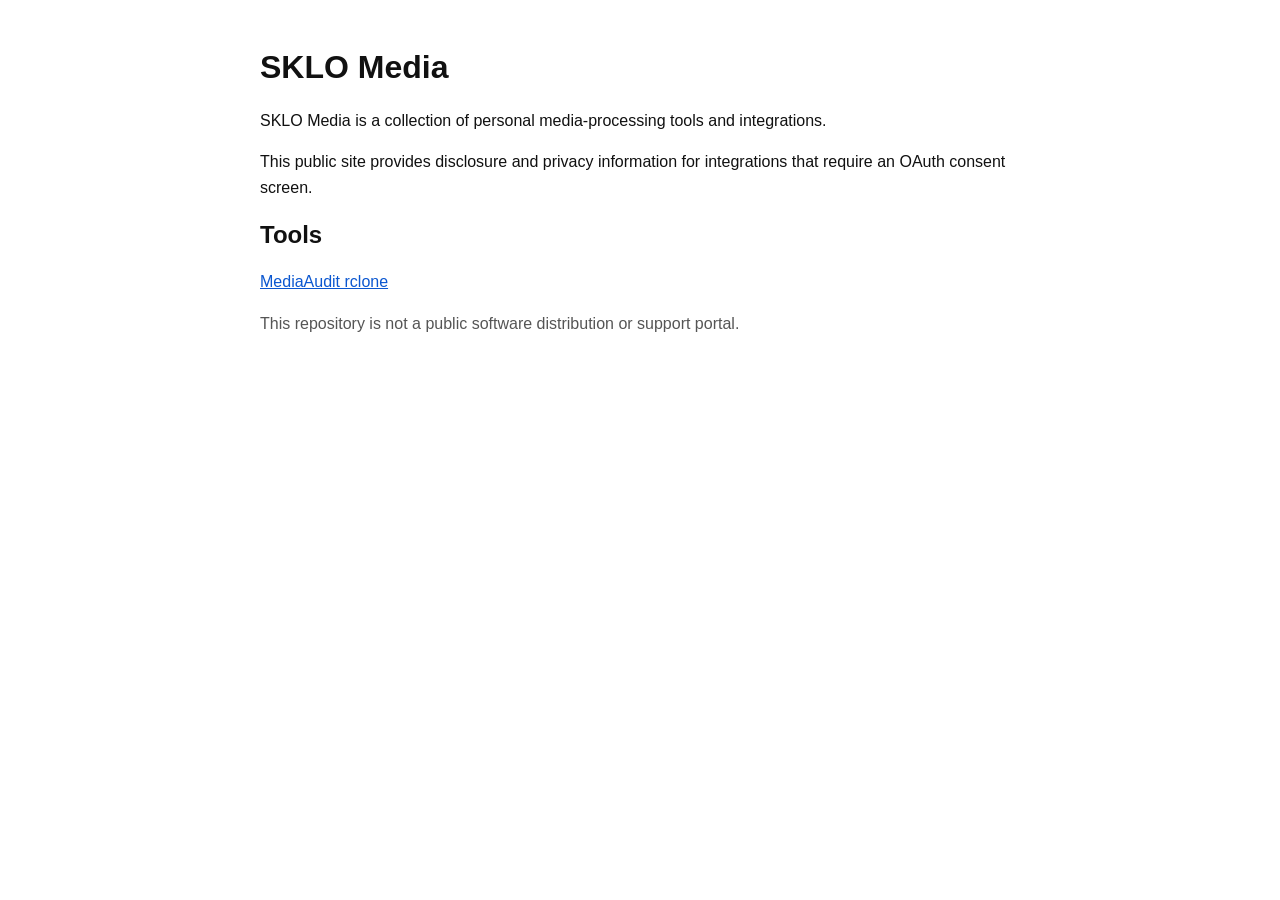
==== index.html @ 58e9b749 "Add SKLO Media public disclosure page" ====
<!doctype html>
<html lang="en">
<head>
  <meta charset="utf-8">
  <meta name="viewport" content="width=device-width, initial-scale=1">
  <title>SKLO Media</title>
  <meta name="description" content="Public information pages for SKLO Media tools and integrations.">
  <style>
    body{font-family:-apple-system,BlinkMacSystemFont,"Segoe UI",sans-serif;max-width:760px;margin:48px auto;padding:0 20px;line-height:1.6;color:#111}
    h1,h2{line-height:1.2} a{color:#0b57d0} .note{color:#555}
  </style>
</head>
<body>
  <h1>SKLO Media</h1>
  <p>SKLO Media is a collection of personal media-processing tools and integrations.</p>
  <p>This public site provides disclosure and privacy information for integrations that require an OAuth consent screen.</p>
  <h2>Tools</h2>
  <p><a href="./mediaaudit/">MediaAudit rclone</a></p>
  <p class="note">This repository is not a public software distribution or support portal.</p>
</body>
</html>
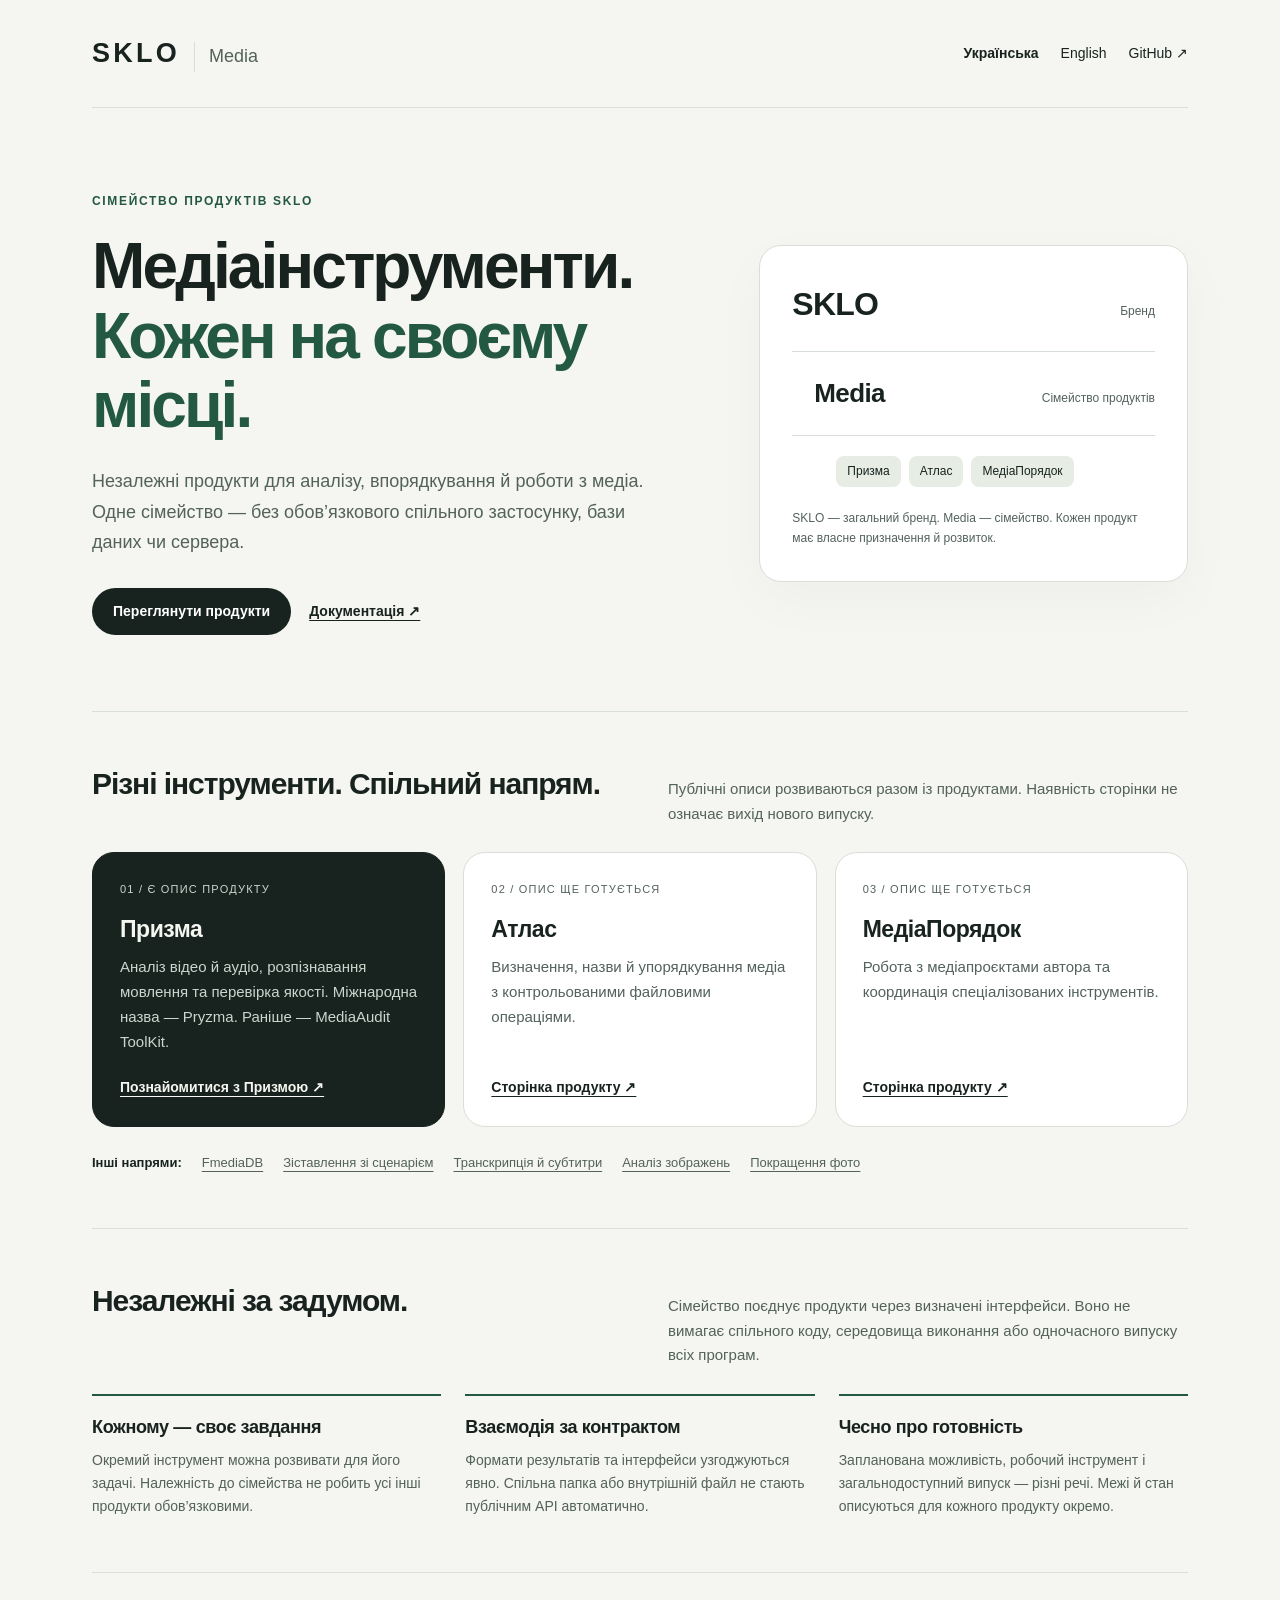
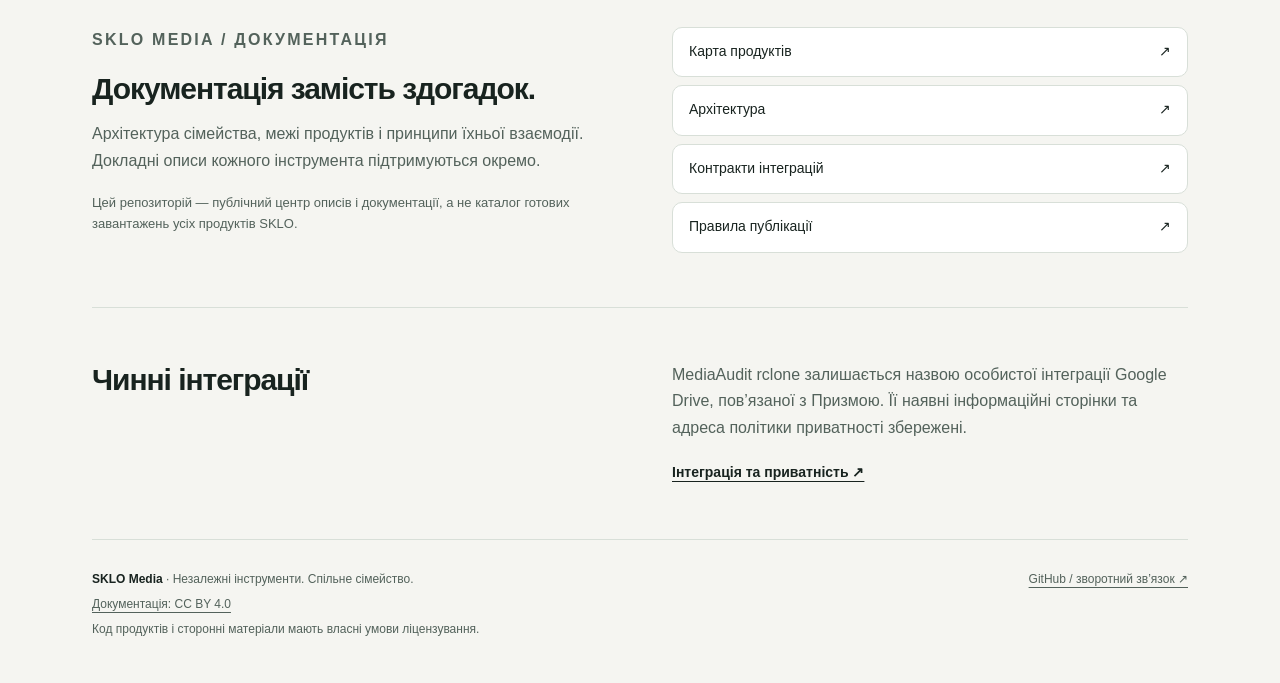
==== commit ecf8fd27: "site: present SKLO Media as a bilingual product family Refresh the family landing page and repositor" ====
--- a/index.html
+++ b/index.html
@@ -1,21 +1,11 @@
 <!doctype html>
-<html lang="en">
-<head>
-  <meta charset="utf-8">
-  <meta name="viewport" content="width=device-width, initial-scale=1">
-  <title>SKLO Media</title>
-  <meta name="description" content="Public information pages for SKLO Media tools and integrations.">
-  <style>
-    body{font-family:-apple-system,BlinkMacSystemFont,"Segoe UI",sans-serif;max-width:760px;margin:48px auto;padding:0 20px;line-height:1.6;color:#111}
-    h1,h2{line-height:1.2} a{color:#0b57d0} .note{color:#555}
-  </style>
-</head>
-<body>
-  <h1>SKLO Media</h1>
-  <p>SKLO Media is a collection of personal media-processing tools and integrations.</p>
-  <p>This public site provides disclosure and privacy information for integrations that require an OAuth consent screen.</p>
-  <h2>Tools</h2>
-  <p><a href="./mediaaudit/">MediaAudit rclone</a></p>
-  <p class="note">This repository is not a public software distribution or support portal.</p>
-</body>
-</html>
+<html lang="uk">
+<head><meta charset="utf-8"><meta name="viewport" content="width=device-width,initial-scale=1"><title>SKLO Media — сімейство медіаінструментів</title><meta name="description" content="Незалежні продукти для аналізу, впорядкування й роботи з медіа. Одне сімейство — без обов’язкового спільного застосунку, бази даних чи сервера."><meta name="theme-color" content="#f5f5f1"><link rel="stylesheet" href="./styles.css"><link rel="alternate" hreflang="uk" href="./index.html"><link rel="alternate" hreflang="en" href="./en.html"><meta property="og:title" content="SKLO Media"><meta property="og:description" content="Незалежні продукти для аналізу, впорядкування й роботи з медіа. Одне сімейство — без обов’язкового спільного застосунку, бази даних чи сервера."><meta property="og:type" content="website"></head>
+<body><a class="skip" href="#main">Перейти до змісту</a><div class="wrap">
+<header class="top"><a class="brand" href="./" aria-label="SKLO Media"><strong>SKLO</strong><span>Media</span></a><nav class="nav" aria-label="Мова сторінки"><a href="./index.html" lang="uk" hreflang="uk" aria-current="page">Українська</a><a href="./en.html" lang="en" hreflang="en">English</a><a href="https://github.com/djbvs72rmk-jpg/SKLO-Media">GitHub ↗</a></nav></header>
+<main id="main"><section class="hero" aria-labelledby="title"><div><p class="eyebrow">Сімейство продуктів SKLO</p><h1 id="title">Медіаінструменти.<br><span>Кожен на своєму місці.</span></h1><p class="intro">Незалежні продукти для аналізу, впорядкування й роботи з медіа. Одне сімейство — без обов’язкового спільного застосунку, бази даних чи сервера.</p><div class="actions"><a class="button" href="#products">Переглянути продукти</a><a class="text-link" href="#documentation">Документація ↗</a></div></div><aside class="hierarchy" aria-label="SKLO → Media → Призма"><div class="level"><strong>SKLO</strong><small>Бренд</small></div><div class="level family"><strong>Media</strong><small>Сімейство продуктів</small></div><div class="products-line"><a class="chip" href="./mediaaudit/">Призма</a><a class="chip" href="https://github.com/djbvs72rmk-jpg/SKLO-Media/blob/main/docs/products/SKLO_ATLAS.md">Атлас</a><a class="chip" href="https://github.com/djbvs72rmk-jpg/SKLO-Media/blob/main/docs/products/MEDIAORDER.md">МедіаПорядок</a></div><p class="hierarchy-note">SKLO — загальний бренд. Media — сімейство. Кожен продукт має власне призначення й розвиток.</p></aside></section>
+<section class="section" id="products" aria-labelledby="products-title"><div class="section-head"><h2 id="products-title">Різні інструменти. Спільний напрям.</h2><p>Публічні описи розвиваються разом із продуктами. Наявність сторінки не означає вихід нового випуску.</p></div><div class="cards"><article class="card featured"><span class="badge">01 / Є опис продукту</span><h3>Призма</h3><p>Аналіз відео й аудіо, розпізнавання мовлення та перевірка якості. Міжнародна назва — Pryzma. Раніше — MediaAudit ToolKit.</p><a class="text-link" href="./mediaaudit/">Познайомитися з Призмою ↗</a></article><article class="card"><span class="badge">02 / Опис ще готується</span><h3>Атлас</h3><p>Визначення, назви й упорядкування медіа з контрольованими файловими операціями.</p><a class="text-link" href="https://github.com/djbvs72rmk-jpg/SKLO-Media/blob/main/docs/products/SKLO_ATLAS.md">Сторінка продукту ↗</a></article><article class="card"><span class="badge">03 / Опис ще готується</span><h3>МедіаПорядок</h3><p>Робота з медіапроєктами автора та координація спеціалізованих інструментів.</p><a class="text-link" href="https://github.com/djbvs72rmk-jpg/SKLO-Media/blob/main/docs/products/MEDIAORDER.md">Сторінка продукту ↗</a></article></div><div class="catalogue"><strong>Інші напрями:</strong><a href="https://github.com/djbvs72rmk-jpg/SKLO-Media/blob/main/docs/products/SKLO_FMEDIADB.md">FmediaDB</a><a href="https://github.com/djbvs72rmk-jpg/SKLO-Media/blob/main/docs/products/SKLO_SCENARIO_MATCHING.md">Зіставлення зі сценарієм</a><a href="https://github.com/djbvs72rmk-jpg/SKLO-Media/blob/main/docs/products/SKLO_TRANSCRIPT_SUBTITLES.md">Транскрипція й субтитри</a><a href="https://github.com/djbvs72rmk-jpg/SKLO-Media/blob/main/docs/products/SKLO_IMAGE_ANALYSIS.md">Аналіз зображень</a><a href="https://github.com/djbvs72rmk-jpg/SKLO-Media/blob/main/docs/products/SKLO_PHOTO_ENHANCEMENT.md">Покращення фото</a></div></section>
+<section class="section" aria-labelledby="principles-title"><div class="section-head"><h2 id="principles-title">Незалежні за задумом.</h2><p>Сімейство поєднує продукти через визначені інтерфейси. Воно не вимагає спільного коду, середовища виконання або одночасного випуску всіх програм.</p></div><div class="principles"><article class="principle"><h3>Кожному — своє завдання</h3><p>Окремий інструмент можна розвивати для його задачі. Належність до сімейства не робить усі інші продукти обов’язковими.</p></article><article class="principle"><h3>Взаємодія за контрактом</h3><p>Формати результатів та інтерфейси узгоджуються явно. Спільна папка або внутрішній файл не стають публічним API автоматично.</p></article><article class="principle"><h3>Чесно про готовність</h3><p>Запланована можливість, робочий інструмент і загальнодоступний випуск — різні речі. Межі й стан описуються для кожного продукту окремо.</p></article></div></section>
+<section class="section split" id="documentation" aria-labelledby="docs-title"><div><p class="eyebrow">SKLO Media / Документація</p><h2 id="docs-title">Документація замість здогадок.</h2><p>Архітектура сімейства, межі продуктів і принципи їхньої взаємодії. Докладні описи кожного інструмента підтримуються окремо.</p><p class="small">Цей репозиторій — публічний центр описів і документації, а не каталог готових завантажень усіх продуктів SKLO.</p></div><nav class="doc-links" aria-label="Документація"><a href="https://github.com/djbvs72rmk-jpg/SKLO-Media/blob/main/docs/PRODUCTS.md"><span>Карта продуктів</span><span aria-hidden="true">↗</span></a><a href="https://github.com/djbvs72rmk-jpg/SKLO-Media/blob/main/docs/ARCHITECTURE.md"><span>Архітектура</span><span aria-hidden="true">↗</span></a><a href="https://github.com/djbvs72rmk-jpg/SKLO-Media/blob/main/docs/INTEGRATION_CONTRACTS.md"><span>Контракти інтеграцій</span><span aria-hidden="true">↗</span></a><a href="https://github.com/djbvs72rmk-jpg/SKLO-Media/blob/main/docs/PUBLICATION_POLICY.md"><span>Правила публікації</span><span aria-hidden="true">↗</span></a></nav></section>
+<section class="section split" aria-labelledby="integration-title"><h2 id="integration-title">Чинні інтеграції</h2><div><p>MediaAudit rclone залишається назвою особистої інтеграції Google Drive, пов’язаної з Призмою. Її наявні інформаційні сторінки та адреса політики приватності збережені.</p><a class="text-link" href="./mediaaudit/privacy.html">Інтеграція та приватність ↗</a></div></section></main>
+<footer class="footer"><div><p><strong>SKLO Media</strong> · Незалежні інструменти. Спільне сімейство.</p><p><a href="https://github.com/djbvs72rmk-jpg/SKLO-Media/blob/main/LICENSE-DOCS.md">Документація: CC BY 4.0</a></p><p>Код продуктів і сторонні матеріали мають власні умови ліцензування.</p></div><a href="https://github.com/djbvs72rmk-jpg/SKLO-Media/issues">GitHub / зворотний зв’язок ↗</a></footer></div></body></html>
--- a/styles.css
+++ b/styles.css
@@ -0,0 +1,4 @@
+/* SKLO Media — shared public landing styles */
+:root{color-scheme:light;--paper:#f5f5f1;--surface:#fff;--ink:#18231f;--muted:#53625b;--line:#d8dfd8;--accent:#235943;--soft:#e7ede5;--radius:22px}
+*{box-sizing:border-box}html{scroll-behavior:smooth}body{margin:0;background:var(--paper);color:var(--ink);font-family:ui-sans-serif,-apple-system,BlinkMacSystemFont,"Segoe UI",sans-serif;line-height:1.65;-webkit-font-smoothing:antialiased}a{color:inherit;text-underline-offset:4px}a:hover{color:var(--accent)}a:focus-visible{outline:3px solid #b2752a;outline-offset:5px;border-radius:4px}.wrap{max-width:1160px;margin:auto;padding:0 32px}.skip{position:absolute;top:-100px;left:20px;padding:12px 18px;background:#fff;z-index:10}.skip:focus{top:16px}.top{min-height:108px;display:flex;align-items:center;justify-content:space-between;gap:24px;border-bottom:1px solid var(--line)}.brand{text-decoration:none;display:flex;align-items:baseline;gap:14px}.brand strong{font-size:27px;letter-spacing:.12em}.brand span{font-size:18px;color:var(--muted);border-left:1px solid var(--line);padding-left:14px}.nav{display:flex;gap:22px;align-items:center;font-size:14px}.nav a{text-decoration:none}.nav [aria-current=page]{font-weight:700}.hero{display:grid;grid-template-columns:1.25fr .9fr;gap:72px;align-items:center;padding:84px 0 76px}.eyebrow{font-size:12px;letter-spacing:.14em;text-transform:uppercase;font-weight:650;color:var(--accent);margin:0 0 20px}h1{font-size:clamp(40px,5vw,66px);line-height:1.09;letter-spacing:-.045em;font-weight:650;margin:0 0 25px}h1 span{color:var(--accent)}.intro{font-size:18px;line-height:1.7;color:var(--muted);max-width:570px;margin:0 0 30px}.actions{display:flex;align-items:center;flex-wrap:wrap;gap:18px}.button{display:inline-flex;align-items:center;justify-content:center;padding:12px 21px;border-radius:100px;background:var(--ink);color:#fff;text-decoration:none;font-weight:600;font-size:14px}.button:hover{background:var(--accent);color:#fff}.text-link{font-size:14px;font-weight:600}.hierarchy{padding:32px;border:1px solid var(--line);border-radius:var(--radius);background:var(--surface);box-shadow:0 18px 55px #18231f08}.level{display:flex;align-items:baseline;justify-content:space-between;gap:16px;border-bottom:1px solid var(--line);padding-bottom:20px;margin-bottom:20px}.level strong{font-size:32px;letter-spacing:-.025em}.level small{color:var(--muted);font-size:12px}.level.family{padding-left:22px}.level.family strong{font-size:26px}.products-line{padding-left:44px;display:flex;flex-wrap:wrap;gap:8px}.chip{font-size:12px;padding:6px 11px;border-radius:8px;background:var(--soft);text-decoration:none}.hierarchy-note{font-size:12px;color:var(--muted);margin:22px 0 0}.section{padding:54px 0;border-top:1px solid var(--line);scroll-margin-top:24px}.section-head{display:flex;align-items:baseline;justify-content:space-between;gap:30px;margin-bottom:26px}h2{font-size:30px;letter-spacing:-.035em;line-height:1.2;margin:0 0 14px}h3{font-size:23px;line-height:1.25;margin:16px 0 12px;letter-spacing:-.02em}.section-head p{max-width:520px;color:var(--muted);font-size:15px;margin:0}.cards{display:grid;grid-template-columns:repeat(3,1fr);gap:18px}.card{display:flex;flex-direction:column;padding:27px;border:1px solid var(--line);border-radius:var(--radius);background:var(--surface)}.card.featured{background:var(--ink);color:#f5f6f1;border-color:var(--ink)}.badge{font-size:11px;text-transform:uppercase;letter-spacing:.11em;color:var(--muted)}.featured .badge,.card.featured p{color:#cbd6ce}.card p{font-size:15px;color:var(--muted);margin:0 0 22px}.card .text-link{margin-top:auto}.featured a:hover{color:#cdebc9}.catalogue{display:flex;flex-wrap:wrap;gap:8px 20px;padding-top:25px;font-size:13px;color:var(--muted)}.catalogue strong{color:var(--ink)}.split{display:grid;grid-template-columns:1fr 1fr;gap:64px}.split p{color:var(--muted);font-size:16px;margin:0 0 18px}.principles{display:grid;grid-template-columns:repeat(3,1fr);gap:24px}.principle{border-top:2px solid var(--accent);padding-top:20px}.principle h3{font-size:18px;margin:0 0 10px}.principle p{font-size:14px;color:var(--muted);margin:0}.doc-links{display:grid;gap:8px}.doc-links a{display:flex;justify-content:space-between;gap:14px;background:var(--surface);border:1px solid var(--line);border-radius:10px;padding:12px 16px;text-decoration:none;font-size:14px}.small{font-size:13px!important}.footer{border-top:1px solid var(--line);padding:30px 0 38px;display:flex;justify-content:space-between;gap:30px;font-size:12px;color:var(--muted)}.footer p{margin:0 0 5px}.footer strong{color:var(--ink)}
+@media(max-width:900px){.hero{gap:32px;padding:62px 0}.cards{gap:12px}.card{padding:22px}.split{gap:32px}}@media(max-width:680px){.wrap{padding:0 22px}.top{min-height:96px;gap:16px;flex-wrap:wrap;padding:21px 0}.brand strong{font-size:24px}.nav{gap:16px;font-size:13px}.hero{grid-template-columns:1fr;padding:48px 0;gap:32px}h1{font-size:43px}.intro{font-size:17px}.hierarchy{padding:24px}.section{padding:38px 0}.section-head{display:block}.section-head p{margin-top:15px}.cards,.principles,.split{grid-template-columns:1fr;gap:16px}.card{padding:25px}.principle{padding:20px 0 5px}.split{gap:30px}.footer{flex-direction:column;gap:16px}h2{font-size:28px}}@media(prefers-reduced-motion:reduce){html{scroll-behavior:auto}}
